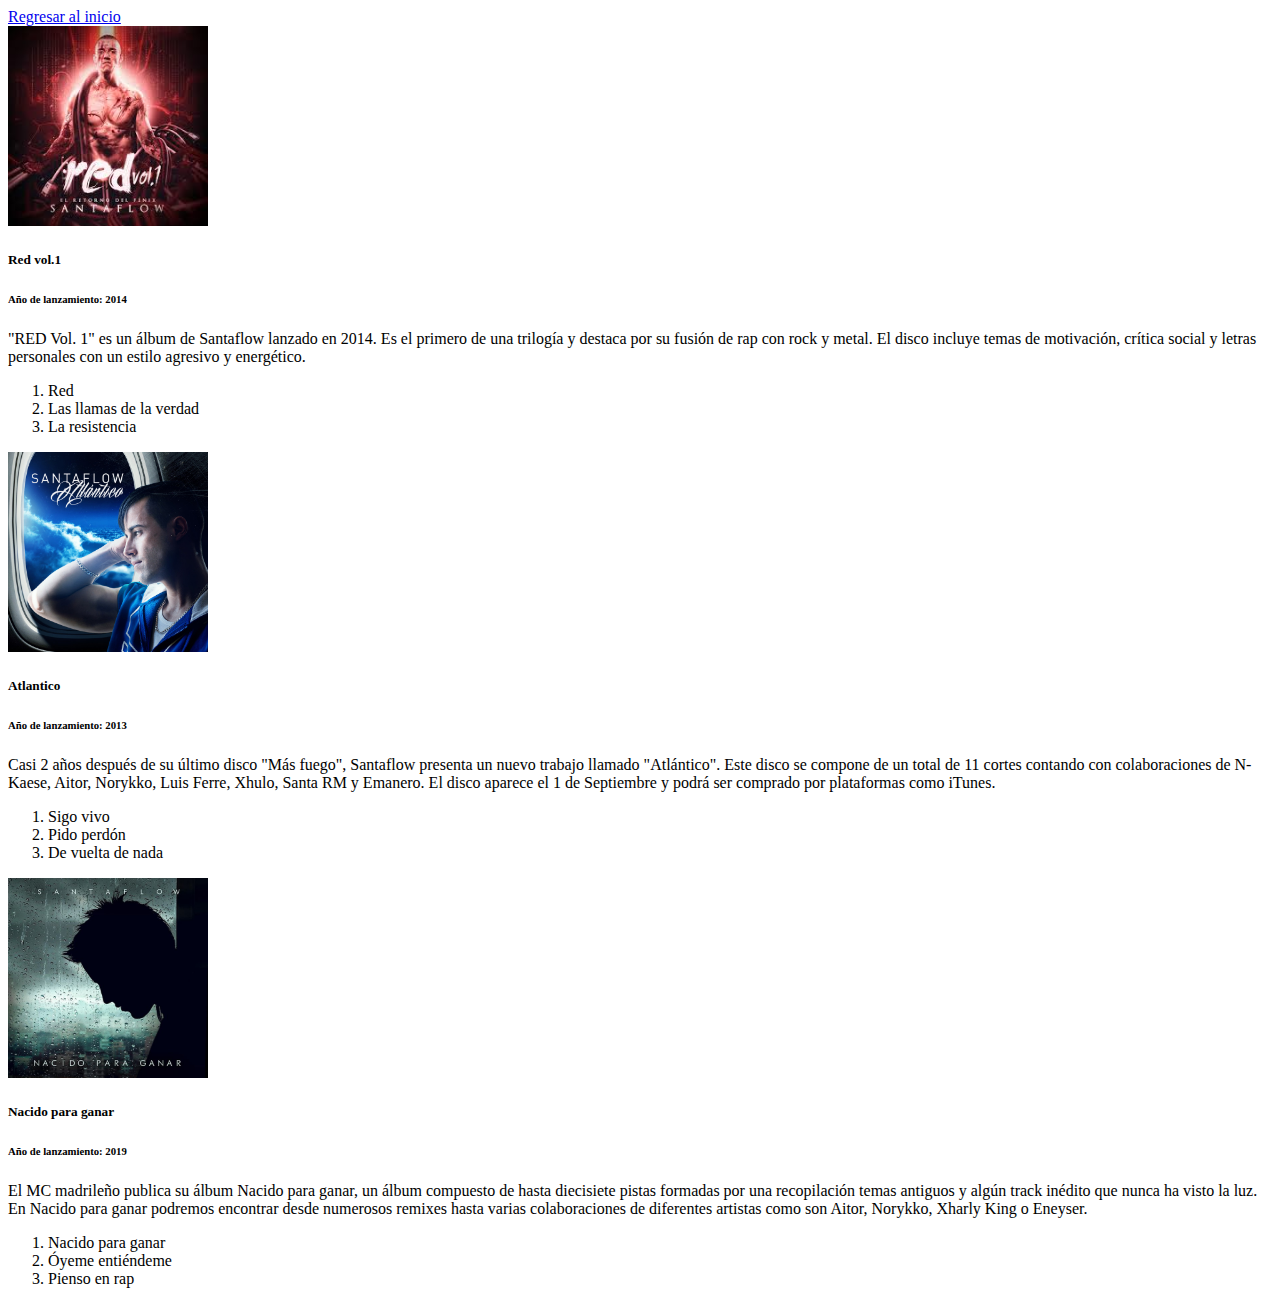
==== discografia.html @ 03d838e4 "Ruta cambiada de CSS a la del repositorio" ====
<!DOCTYPE html>
<html lang="en">

<head>
    <meta charset="UTF-8">
    <meta name="viewport" content="width=device-width, initial-scale=1.0">
    <link rel="stylesheet" href="/ArtistaSantaflow/css/styles.css">
    <title>Discografía</title>
</head>

<body>
    <a href="./index.html">Regresar al inicio</a>
    <!--Crear 3-5 tarjetas con tus álbunes favoritos-->
    <div>
        <img src="./assets/red1.jpg" alt="Álbum #1" width="200px">
        <h5>Red vol.1</h5>
        <h6>Año de lanzamiento: 2014</h6>
        <p>"RED Vol. 1" es un álbum de Santaflow lanzado en 2014. Es el primero de una trilogía y destaca por su fusión
            de rap con rock y metal. El disco incluye temas de motivación, crítica social y letras personales con un
            estilo agresivo y energético.</p>
        <ol>
            <li>Red</li>
            <li>Las llamas de la verdad</li>
            <li>La resistencia</li>
        </ol>
    </div>

    <div>
        <img src="./assets/atlantico.jpg" alt="Álbum #2" width="200px">
        <h5>Atlantico</h5>
        <h6>Año de lanzamiento: 2013</h6>
        <p>Casi 2 años después de su último disco "Más fuego", Santaflow presenta un nuevo trabajo llamado "Atlántico".
            Este disco se compone de un total de 11 cortes contando con colaboraciones de N-Kaese, Aitor, Norykko, Luis
            Ferre, Xhulo, Santa RM y Emanero. El disco aparece el 1 de Septiembre y podrá ser comprado por plataformas
            como iTunes.</p>
        <ol>
            <li>Sigo vivo</li>
            <li>Pido perdón</li>
            <li>De vuelta de nada</li>
        </ol>
    </div>

    <div>
        <img src="./assets/nacido_para_ganar.jpg" alt="Álbum #3" width="200px">
        <h5>Nacido para ganar</h5>
        <h6>Año de lanzamiento: 2019</h6>
        <p>El MC madrileño publica su álbum Nacido para ganar, un álbum compuesto de hasta diecisiete pistas formadas
            por una recopilación temas antiguos y algún track inédito que nunca ha visto la luz. En Nacido para ganar
            podremos encontrar desde numerosos remixes hasta varias colaboraciones de diferentes artistas como son
            Aitor, Norykko, Xharly King o Eneyser.</p>
        <ol>
            <li>Nacido para ganar</li>
            <li>Óyeme entiéndeme</li>
            <li>Pienso en rap</li>
        </ol>
    </div>
</body>

</html>
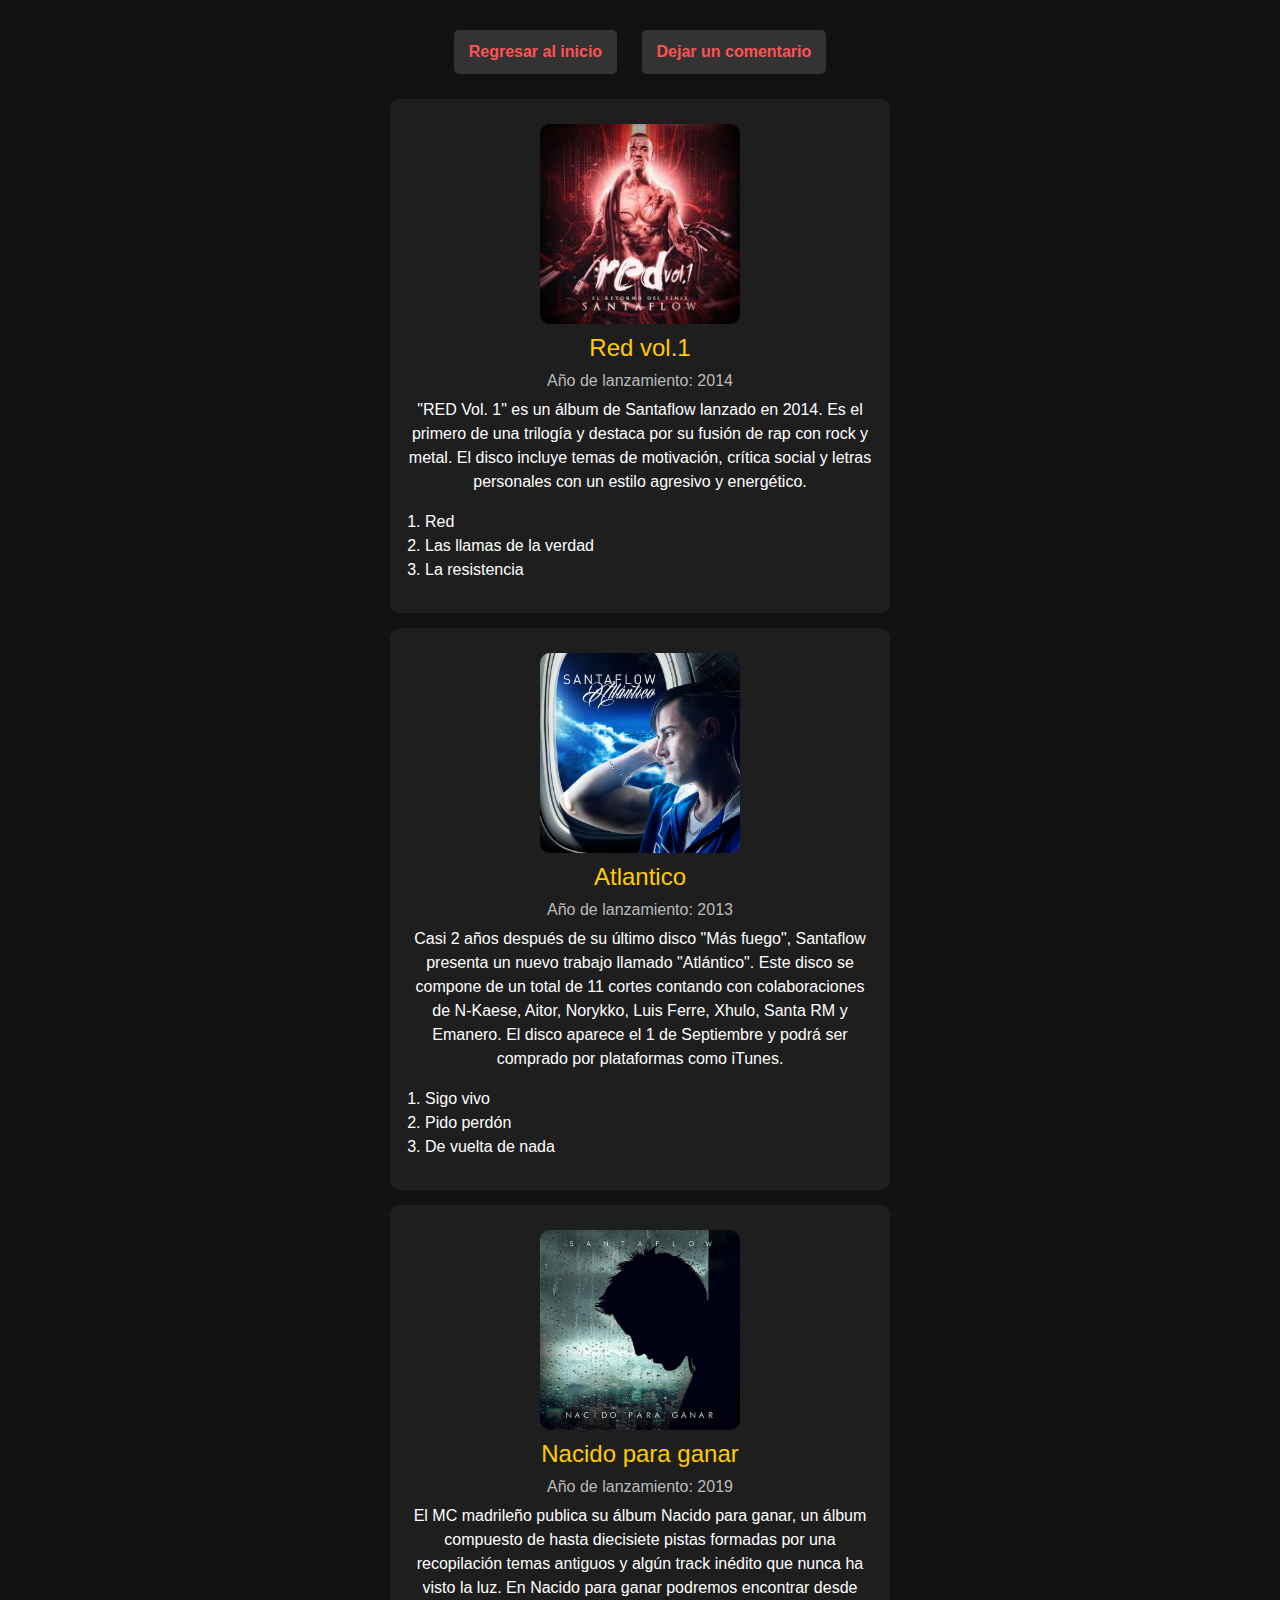
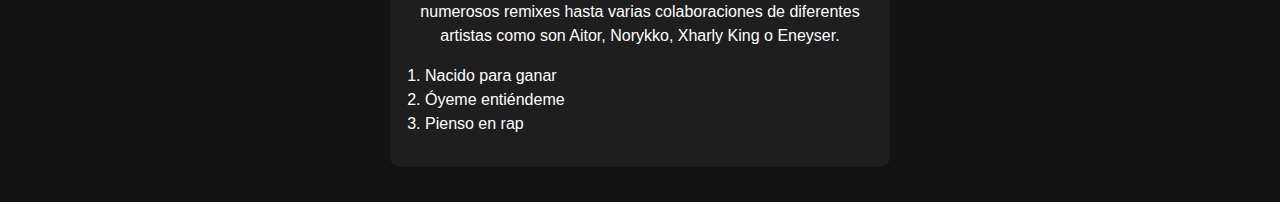
==== commit ef38015c: "se agregó la página 'formulario.html' y al css se le agregaron más propiedades para la nueva página." ====
--- a/discografia.html
+++ b/discografia.html
@@ -4,12 +4,15 @@
 <head>
     <meta charset="UTF-8">
     <meta name="viewport" content="width=device-width, initial-scale=1.0">
-    <link rel="stylesheet" href="/ArtistaSantaflow/css/styles.css">
+    <link href="https://cdn.jsdelivr.net/npm/bootstrap@5.3.3/dist/css/bootstrap.min.css" rel="stylesheet"
+        integrity="sha384-QWTKZyjpPEjISv5WaRU9OFeRpok6YctnYmDr5pNlyT2bRjXh0JMhjY6hW+ALEwIH" crossorigin="anonymous">
+    <link rel="stylesheet" href="./styles/styles.css">
     <title>Discografía</title>
 </head>
 
 <body>
     <a href="./index.html">Regresar al inicio</a>
+    <a href="./formulario.html">Dejar un comentario</a>
     <!--Crear 3-5 tarjetas con tus álbunes favoritos-->
     <div>
         <img src="./assets/red1.jpg" alt="Álbum #1" width="200px">
@@ -54,6 +57,10 @@
             <li>Pienso en rap</li>
         </ol>
     </div>
+
+    <script src="https://cdn.jsdelivr.net/npm/bootstrap@5.3.3/dist/js/bootstrap.bundle.min.js"
+        integrity="sha384-YvpcrYf0tY3lHB60NNkmXc5s9fDVZLESaAA55NDzOxhy9GkcIdslK1eN7N6jIeHz"
+        crossorigin="anonymous"></script>
 </body>
 
 </html>--- a/styles/styles.css
+++ b/styles/styles.css
@@ -0,0 +1,88 @@
+/* Estilos generales */
+body {
+    font-family: Arial, sans-serif;
+    margin: 0;
+    padding: 20px;
+    background-color: #121212;
+    color: #ffffff;
+    text-align: center;
+}
+
+/* Enlaces */
+a {
+    display: inline-block;
+    margin: 10px;
+    padding: 10px 15px;
+    text-decoration: none;
+    color: #ff5252;
+    font-weight: bold;
+    border-radius: 5px;
+    background-color: #333;
+}
+
+a:hover {
+    background-color: #ff5252;
+    color: white;
+}
+
+/* Imagen del artista */
+img {
+    border-radius: 10px;
+    margin: 10px;
+}
+
+/* Contenedor de álbumes */
+div {
+    background-color: #1e1e1e;
+    border-radius: 10px;
+    padding: 15px;
+    margin: 15px auto;
+    width: 80%;
+    max-width: 500px;
+}
+
+/* Titulares */
+h1 {
+    color: #ff5252;
+}
+
+h5 {
+    font-size: 24px;
+    color: #ffcc00;
+}
+
+h6 {
+    font-size: 16px;
+    font-weight: normal;
+    color: #bbbbbb;
+}
+
+/* Lista de canciones */
+ol {
+    text-align: left;
+    padding-left: 20px;
+}
+
+
+
+/* Página de co mentarios */
+.comentario {
+    width: 100%;
+    max-width: 400px;
+    padding: 10px;
+}
+
+.boton {
+    border: none;
+    margin: 10px;
+    padding: 10px 15px;
+    color: #ff5252;
+    font-weight: bold;
+    border-radius: 5px;
+    background-color: #333333;
+}
+
+.boton:hover {
+    background-color: #007bff;
+    color: white;
+}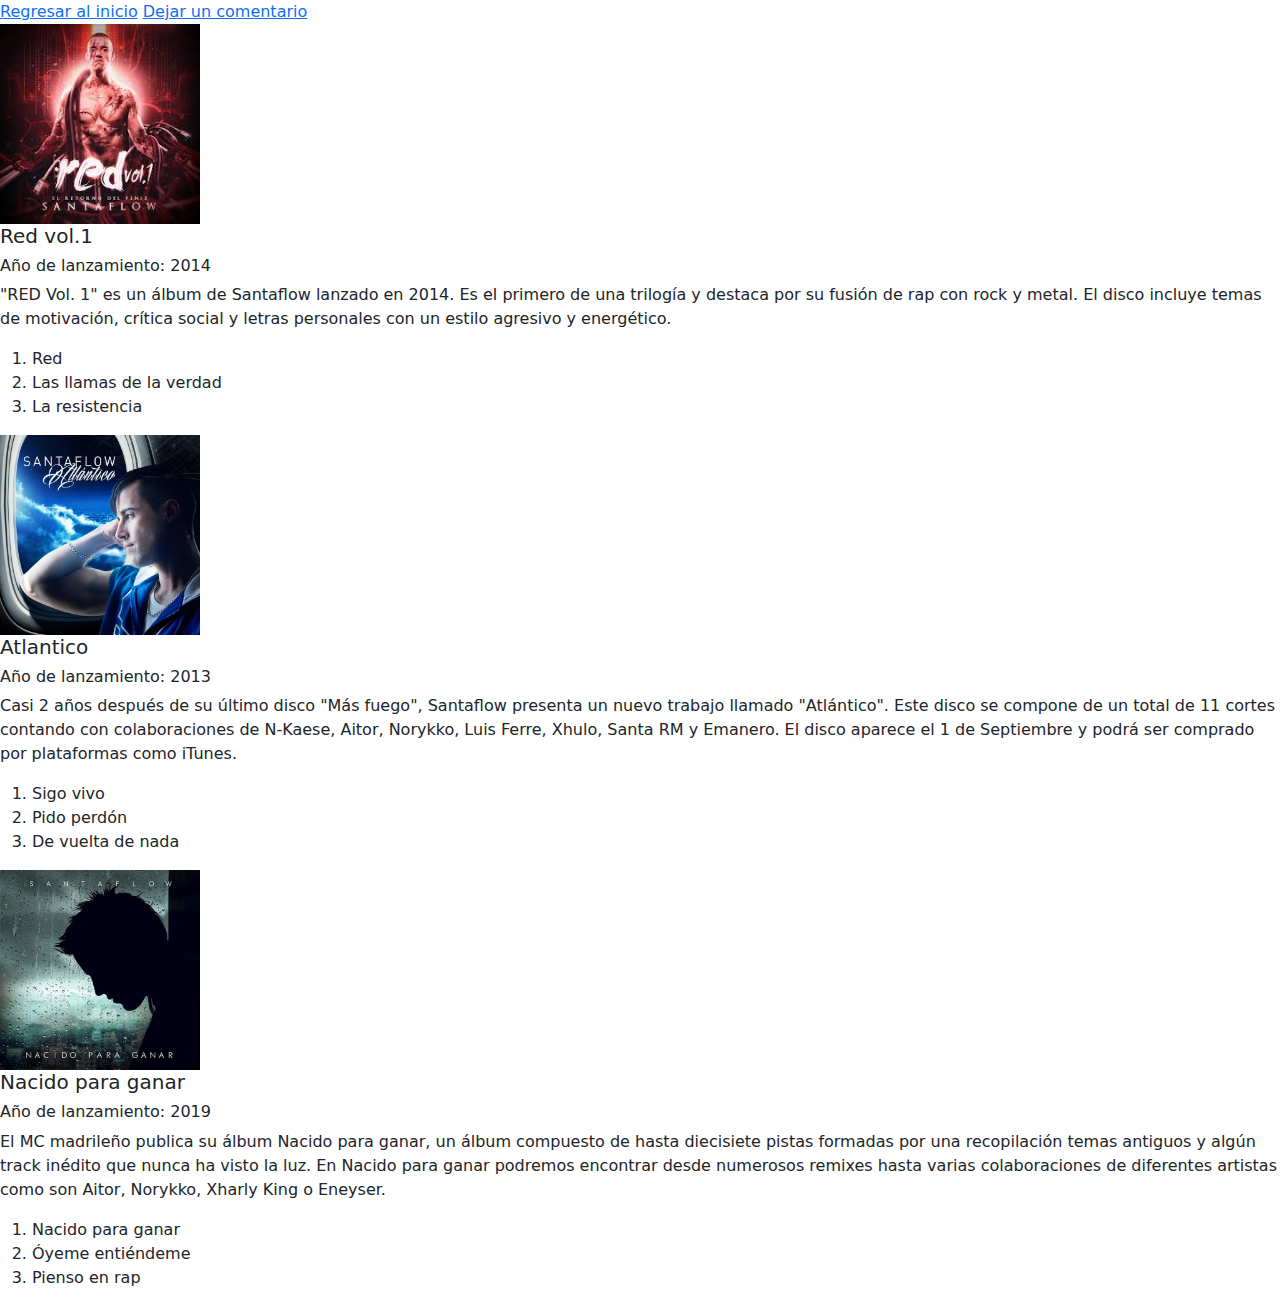
==== commit 2f9f45f6: "Se cambió la ruta CSS, y se agregó una descripción mas detallada al README.md" ====
--- a/discografia.html
+++ b/discografia.html
@@ -6,7 +6,7 @@
     <meta name="viewport" content="width=device-width, initial-scale=1.0">
     <link href="https://cdn.jsdelivr.net/npm/bootstrap@5.3.3/dist/css/bootstrap.min.css" rel="stylesheet"
         integrity="sha384-QWTKZyjpPEjISv5WaRU9OFeRpok6YctnYmDr5pNlyT2bRjXh0JMhjY6hW+ALEwIH" crossorigin="anonymous">
-    <link rel="stylesheet" href="./styles/styles.css">
+    <link rel="stylesheet" href="/ArtistaSantaflow/styles/styles.css">
     <title>Discografía</title>
 </head>
 
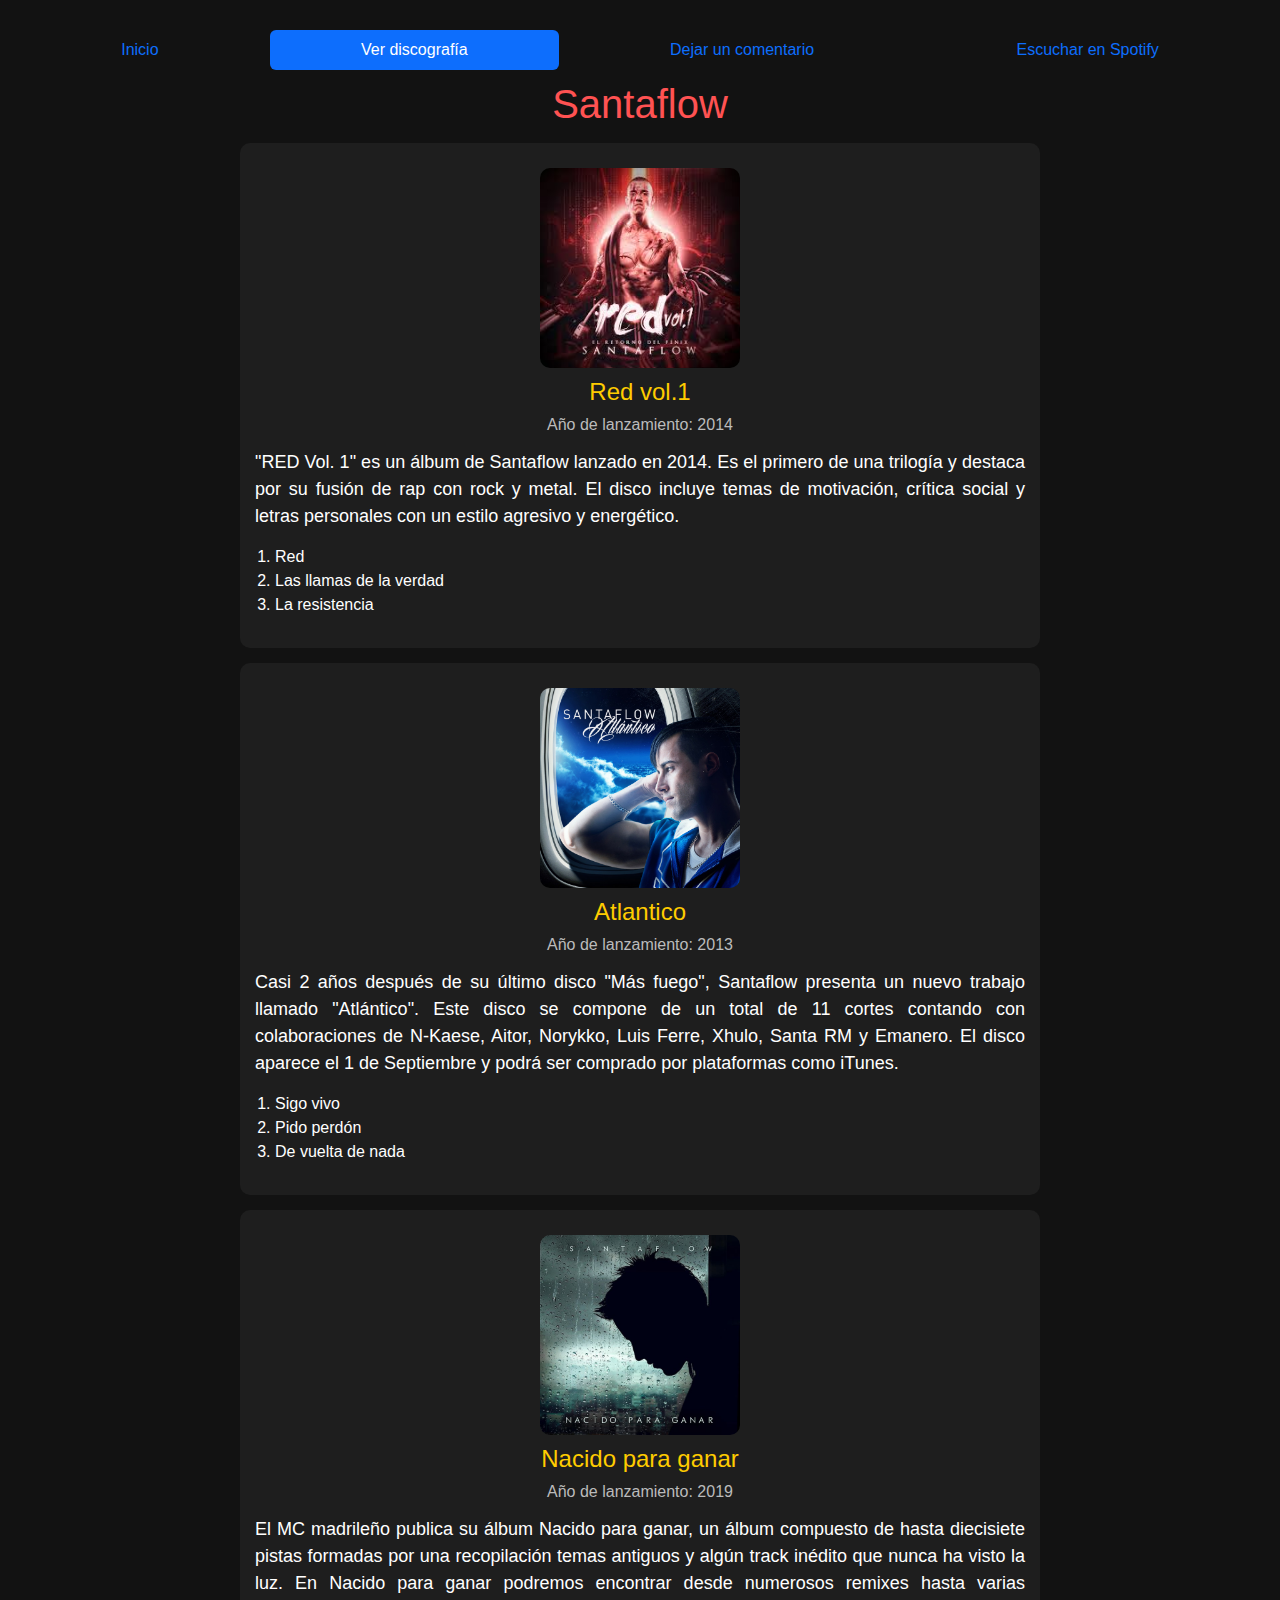
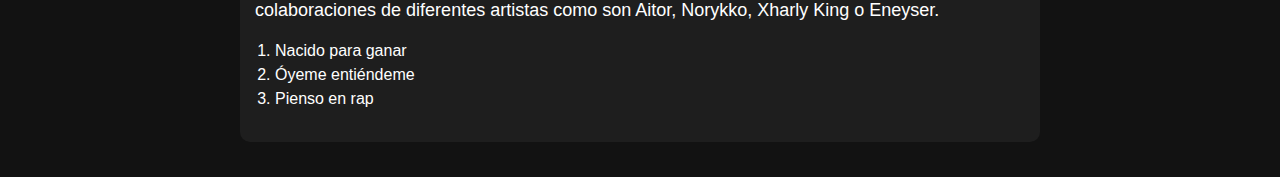
==== commit ad48dfbf: "Agregó un navbar y se ajustaron las tarjetas para la presentación de la discografía y la presentació" ====
--- a/discografia.html
+++ b/discografia.html
@@ -6,13 +6,22 @@
     <meta name="viewport" content="width=device-width, initial-scale=1.0">
     <link href="https://cdn.jsdelivr.net/npm/bootstrap@5.3.3/dist/css/bootstrap.min.css" rel="stylesheet"
         integrity="sha384-QWTKZyjpPEjISv5WaRU9OFeRpok6YctnYmDr5pNlyT2bRjXh0JMhjY6hW+ALEwIH" crossorigin="anonymous">
-    <link rel="stylesheet" href="/ArtistaSantaflow/styles/styles.css">
+    <link rel="stylesheet" href="./styles/styles.css">
+    <!--<link rel="stylesheet" href="/ArtistaSantaflow/styles/styles.css">-->
     <title>Discografía</title>
 </head>
 
 <body>
-    <a href="./index.html">Regresar al inicio</a>
-    <a href="./formulario.html">Dejar un comentario</a>
+
+    <nav class="nav nav-pills nav-fill">
+        <a class="nav-link" aria-current="page" href="./index.html">Inicio</a>
+        <a class="nav-link active" href="./discografia.html">Ver discografía</a>
+        <a class="nav-link" href="./formulario.html">Dejar un comentario</a>
+        <a class="nav-link" href="http://open.spotify.com/intl-es/artist/3uvTa6pDzj0T6EfMslXOCs">Escuchar en Spotify</a>
+    </nav>
+
+    <h1>Santaflow</h1>
+
     <!--Crear 3-5 tarjetas con tus álbunes favoritos-->
     <div>
         <img src="./assets/red1.jpg" alt="Álbum #1" width="200px">
--- a/styles/styles.css
+++ b/styles/styles.css
@@ -0,0 +1,97 @@
+/* Estilos generales */
+body {
+    font-family: Arial, sans-serif;
+    margin: 0;
+    padding: 20px;
+    background-color: #121212;
+    color: #ffffff;
+    text-align: center;
+}
+
+/* Enlaces */
+a {
+    display: inline-block;
+    margin: 10px;
+    padding: 10px 15px;
+    text-decoration: none;
+    color: #ff5252;
+    font-weight: bold;
+    border-radius: 5px;
+    background-color: #333333;
+}
+
+a:hover {
+    background-color: #ff5252;
+    color: white;
+}
+
+/* Imagen del artista */
+img {
+    border-radius: 10px;
+    margin: 10px;
+}
+
+/* Contenedor de álbumes */
+div {
+    background-color: #1e1e1e;
+    border-radius: 10px;
+    padding: 15px;
+    margin: 15px auto;
+    width: 800px;
+}
+p{
+    margin: 15px auto;
+    font-size: 18px;
+    color: #ffffff;
+    text-align: justify;
+}
+
+/* Titulares */
+h1 {
+    color: #ff5252;
+}
+
+h2 {
+    margin: 70px auto 20px auto;
+    font-size: 20px;
+    color: #ffffff;
+}
+
+h5 {
+    font-size: 24px;
+    color: #ffcc00;
+}
+
+h6 {
+    font-size: 16px;
+    font-weight: normal;
+    color: #bbbbbb;
+}
+
+/* Lista de canciones */
+ol {
+    text-align: left;
+    padding-left: 20px;
+}
+
+/* Página de co mentarios */
+.comentario {
+    width: 100%;
+    max-width: 400px;
+    padding: 10px;
+}
+
+.boton {
+    border: none;
+    margin: 10px;
+    padding: 10px 15px;
+    color: #ff5252;
+    font-weight: bold;
+    border-radius: 5px;
+    background-color: #333333;
+}
+
+.boton:hover {
+    background-color: #007bff;
+    color: white;
+}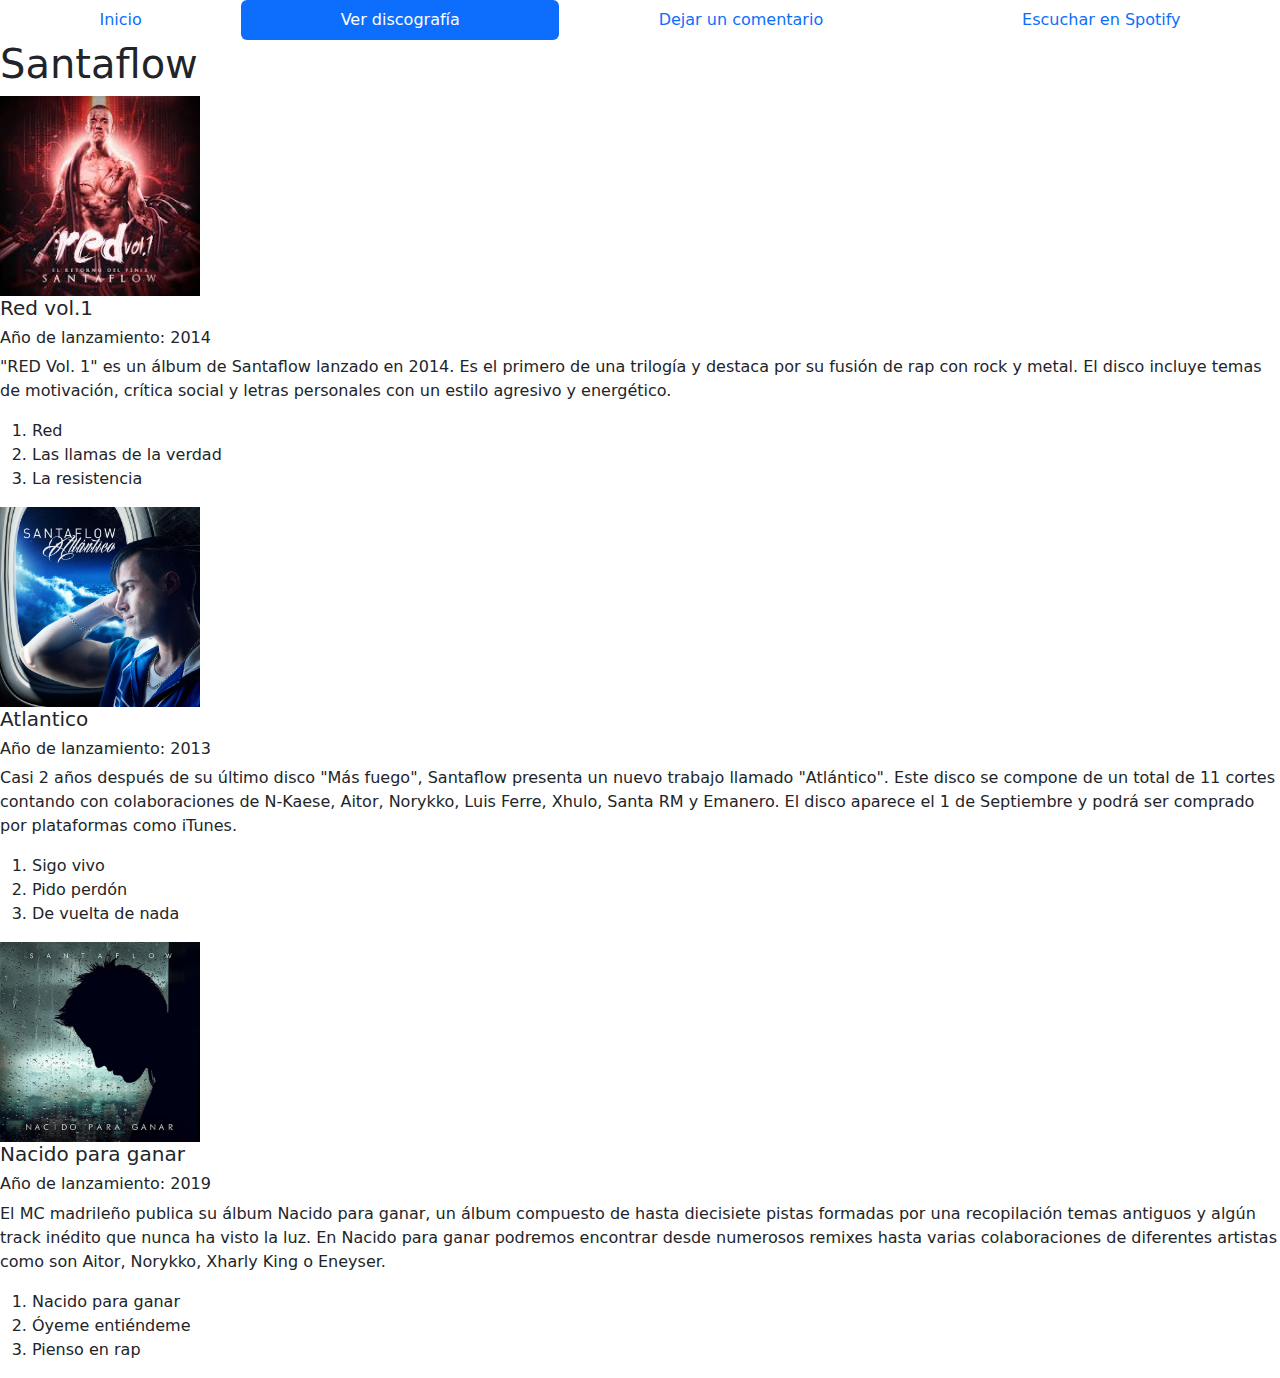
==== commit 9e525979: "Se agregó comentarios de las rutas del css y se dejó lista para que funcione todo correcto desde Git" ====
--- a/discografia.html
+++ b/discografia.html
@@ -6,7 +6,8 @@
     <meta name="viewport" content="width=device-width, initial-scale=1.0">
     <link href="https://cdn.jsdelivr.net/npm/bootstrap@5.3.3/dist/css/bootstrap.min.css" rel="stylesheet"
         integrity="sha384-QWTKZyjpPEjISv5WaRU9OFeRpok6YctnYmDr5pNlyT2bRjXh0JMhjY6hW+ALEwIH" crossorigin="anonymous">
-    <link rel="stylesheet" href="./styles/styles.css">
+    <link rel="stylesheet" href="/ArtistaSantaflow/styles/styles.css">
+    <!--<link rel="stylesheet" href="./styles/styles.css"> -->
     <!--<link rel="stylesheet" href="/ArtistaSantaflow/styles/styles.css">-->
     <title>Discografía</title>
 </head>
